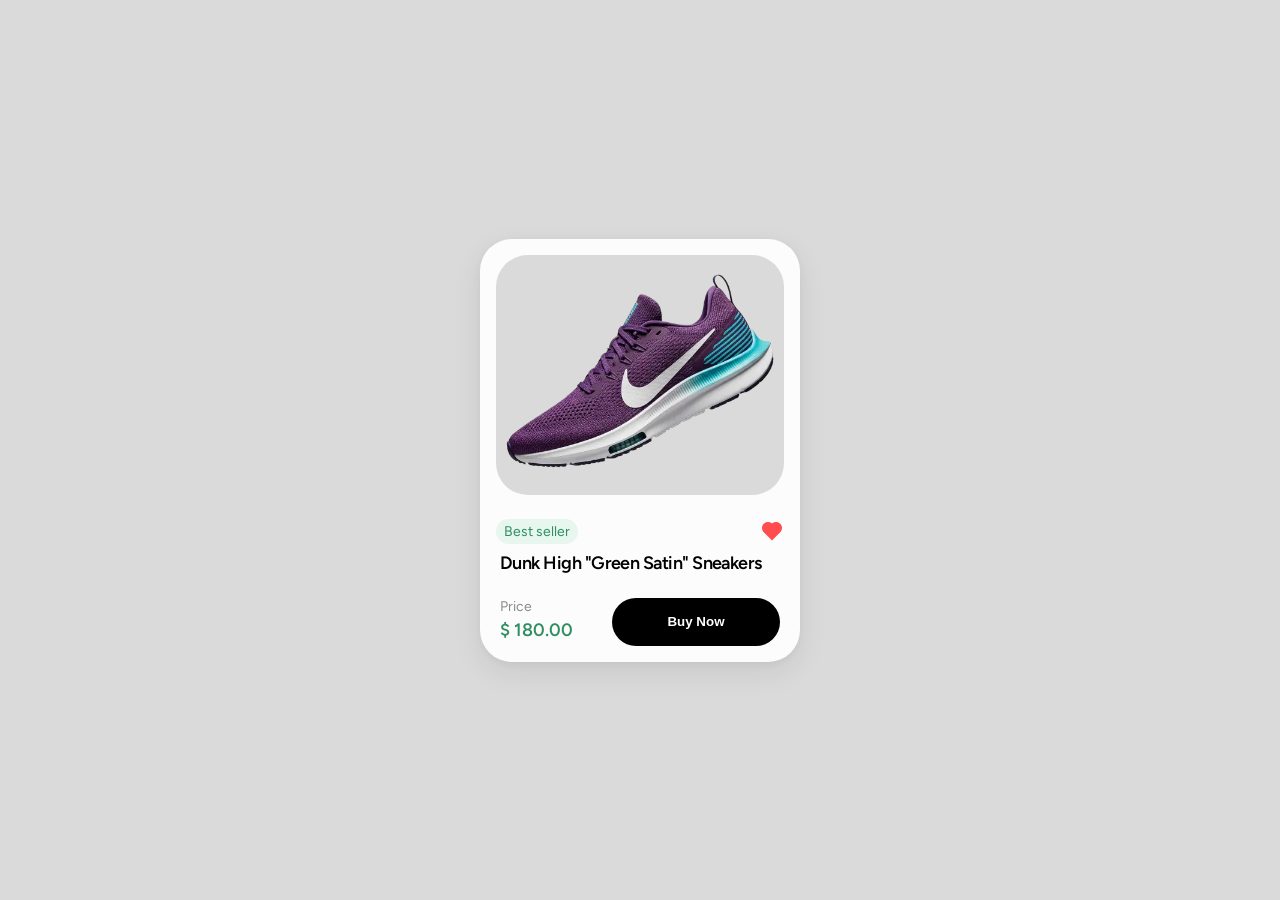
==== 02-product-card/index.html @ adc81ef3 "blog cards page" ====
<!doctype html>
<html lang="en">
  <head>
    <meta charset="UTF-8" />
    <meta name="viewport" content="width=device-width, initial-scale=1.0" />
    <title>Product card</title>
    <link rel="preconnect" href="https://fonts.googleapis.com" />
    <link rel="preconnect" href="https://fonts.gstatic.com" crossorigin />
    <link
      href="https://fonts.googleapis.com/css2?family=Figtree:ital,wght@0,300..900;1,300..900&display=swap"
      rel="stylesheet"
    />
    <link rel="stylesheet" href="style.css" />
  </head>
  <body>
    <main>
      <div class="product-card">
        <div class="product-img-wrapper">
          <img
            src="./images/nike.webp"
            alt="Nike shoe"
            width="200"
            height="200"
          />
        </div>
        <div class="tag-like-container">
          <span>Best seller</span>
          <svg
            xmlns="http://www.w3.org/2000/svg"
            viewBox="0 0 24 24"
            fill="currentColor"
            class="heart-icon"
          >
            <path
              d="M12.001 4.52853C14.35 2.42 17.98 2.49 20.2426 4.75736C22.5053 7.02472 22.583 10.637 20.4786 12.993L11.9999 21.485L3.52138 12.993C1.41705 10.637 1.49571 7.01901 3.75736 4.75736C6.02157 2.49315 9.64519 2.41687 12.001 4.52853Z"
            ></path>
          </svg>
        </div>
        <h2 class="product-title">Dunk High "Green Satin" Sneakers</h2>
        <div class="cta-wrapper">
          <div class="price-wrapper">
            <p class="price-label">Price</p>
            <p class="price">$ 180.00</p>
          </div>
          <button>Buy Now</button>
        </div>
      </div>
    </main>
  </body>
</html>
---- 02-product-card/style.css ----
* {
  margin: 0;
  padding: 0;
  box-sizing: border-box;
}

html,
body {
  height: 100%;
  width: 100%;
  font-family: "Figtree", sans-serif;
  font-optical-sizing: auto;
}

main {
  min-height: 100vh;
  width: 100%;
  display: flex;
  justify-content: center;
  align-items: center;
  background: #dadada;
}

.product-card {
  background-color: #fcfcfc;
  width: min(320px, calc(100vw - 32px));
  height: auto;
  padding: 16px;
  border-radius: 32px;
  box-shadow:
    0 10px 30px rgba(0, 0, 0, 0.08),
    0 2px 8px rgba(0, 0, 0, 0.04);
  transition:
    transform 0.25s ease,
    box-shadow 0.25s ease;
}

.product-card:hover {
  transform: translateY(-4px);
  box-shadow:
    0 20px 40px rgba(0, 0, 0, 0.12),
    0 8px 16px rgba(0, 0, 0, 0.06);
}

.product-img-wrapper {
  background: #dadada;
  border-radius: 32px;
  display: flex;
  justify-content: center;
  align-items: center;
  margin-bottom: 24px;
  overflow: hidden;
  height: 240px;
}

.product-img-wrapper img {
  width: 100%;
  height: 100%;
  object-fit: cover;
  transition: transform 0.3s ease;
}

.product-card:hover img {
  transform: scale(1.05);
}

.tag-like-container {
  display: flex;
  justify-content: space-between;
  align-items: center;
  margin-bottom: 8px;
}

.tag-like-container span {
  background-color: #e7f6ee;
  color: #2f8f62;
  font-size: 14px;
  padding: 4px 8px;
  border-radius: 16px;
}

.tag-like-container svg {
  height: 24px;
  width: 24px;
}

.heart-icon {
  width: 24px;
  height: 24px;
  fill: #ff4d4f;
}

.product-title {
  font-size: 18px;
  font-weight: 600;
  letter-spacing: -0.03em;
  max-width: 30ch;
  text-align: start;
  margin-bottom: 24px;
  padding: 0 4px;
}

.cta-wrapper {
  display: flex;
  justify-content: center;
  padding: 0 4px;
}

.price-wrapper {
  flex-basis: 40%;
}

.price-label {
  color: #8b8b8b;
  font-size: 14px;
  margin-bottom: 4px;
}

.price {
  color: #2f8f62;
  font-size: 1.125rem;
  font-weight: 600;
}

.cta-wrapper button {
  flex-basis: 60%;
  outline: none;
  border: none;
  border-radius: 50px;
  background: #000;
  color: #fff;
  font-weight: 700;
  min-height: 48px;
  cursor: pointer;
  transition:
    transform 0.2s ease,
    background-color 0.2s ease;
}

.cta-wrapper button:hover {
  transform: translateY(-2px);
}
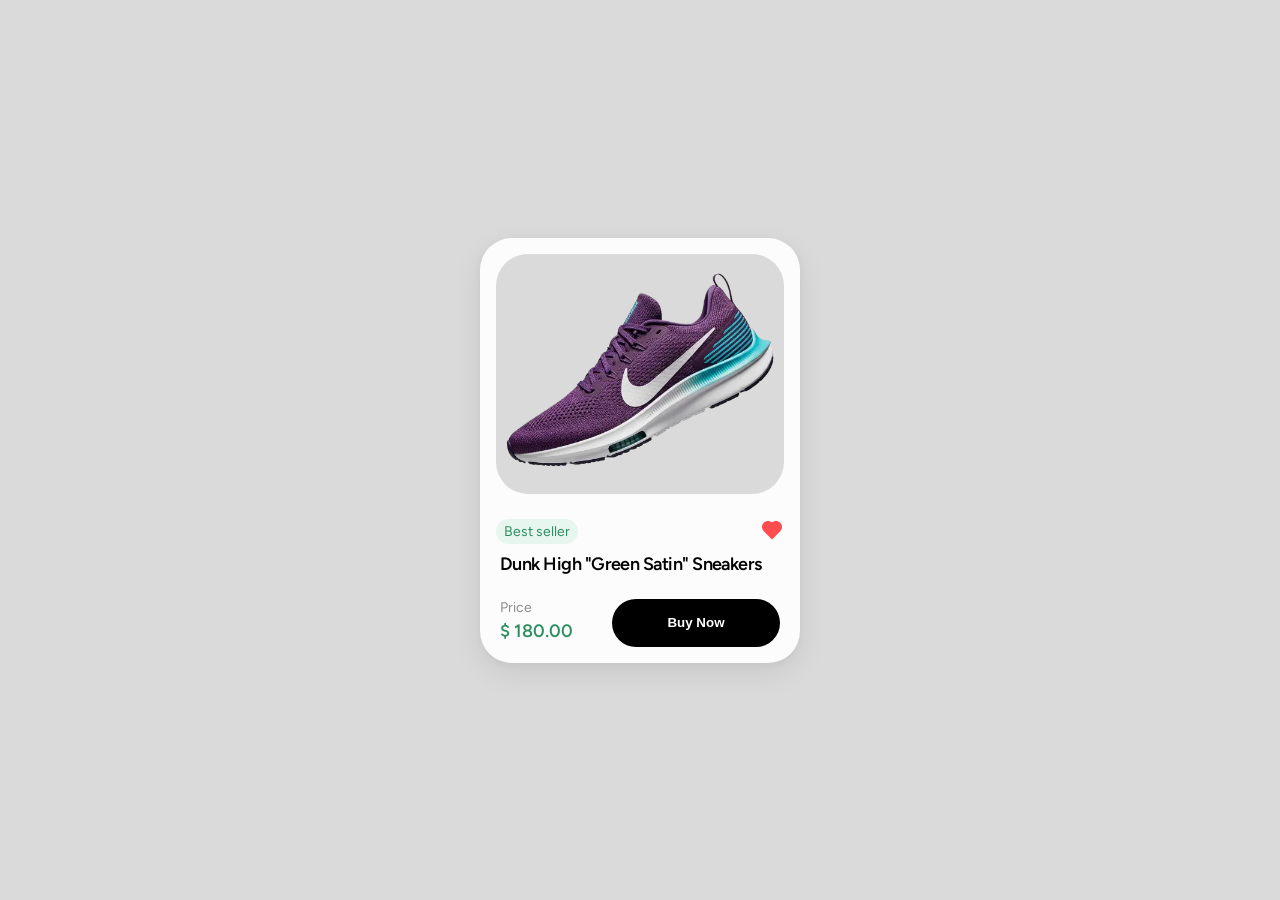
==== commit 96f52875: "fixes of all level 1 challenges" ====
--- a/02-product-card/index.html
+++ b/02-product-card/index.html
@@ -14,7 +14,7 @@
   </head>
   <body>
     <main>
-      <div class="product-card">
+      <article class="product-card">
         <div class="product-img-wrapper">
           <img
             src="./images/nike.webp"
@@ -25,16 +25,18 @@
         </div>
         <div class="tag-like-container">
           <span>Best seller</span>
-          <svg
-            xmlns="http://www.w3.org/2000/svg"
-            viewBox="0 0 24 24"
-            fill="currentColor"
-            class="heart-icon"
-          >
-            <path
-              d="M12.001 4.52853C14.35 2.42 17.98 2.49 20.2426 4.75736C22.5053 7.02472 22.583 10.637 20.4786 12.993L11.9999 21.485L3.52138 12.993C1.41705 10.637 1.49571 7.01901 3.75736 4.75736C6.02157 2.49315 9.64519 2.41687 12.001 4.52853Z"
-            ></path>
-          </svg>
+          <button class="wishlist-btn" aria-label="Add to wishlist">
+            <svg
+              xmlns="http://www.w3.org/2000/svg"
+              viewBox="0 0 24 24"
+              fill="currentColor"
+              class="heart-icon"
+            >
+              <path
+                d="M12.001 4.52853C14.35 2.42 17.98 2.49 20.2426 4.75736C22.5053 7.02472 22.583 10.637 20.4786 12.993L11.9999 21.485L3.52138 12.993C1.41705 10.637 1.49571 7.01901 3.75736 4.75736C6.02157 2.49315 9.64519 2.41687 12.001 4.52853Z"
+              ></path>
+            </svg>
+          </button>
         </div>
         <h2 class="product-title">Dunk High "Green Satin" Sneakers</h2>
         <div class="cta-wrapper">
@@ -44,7 +46,7 @@
           </div>
           <button>Buy Now</button>
         </div>
-      </div>
+      </article>
     </main>
   </body>
 </html>
--- a/02-product-card/style.css
+++ b/02-product-card/style.css
@@ -79,9 +79,16 @@
   border-radius: 16px;
 }
 
+.wishlist-btn {
+  outline: none;
+  border: none;
+  background: transparent;
+}
+
 .tag-like-container svg {
   height: 24px;
   width: 24px;
+  cursor: pointer;
 }
 
 .heart-icon {
@@ -140,3 +147,17 @@
 .cta-wrapper button:hover {
   transform: translateY(-2px);
 }
+
+.cta-wrapper button:focus-visible {
+  outline: 2px solid #2563eb;
+  outline-offset: 3px;
+}
+
+@media (prefers-reduced-motion: reduce) {
+  .product-card,
+  .product-img-wrapper img,
+  .cta-wrapper button {
+    transition: none;
+    transform: none;
+  }
+}
